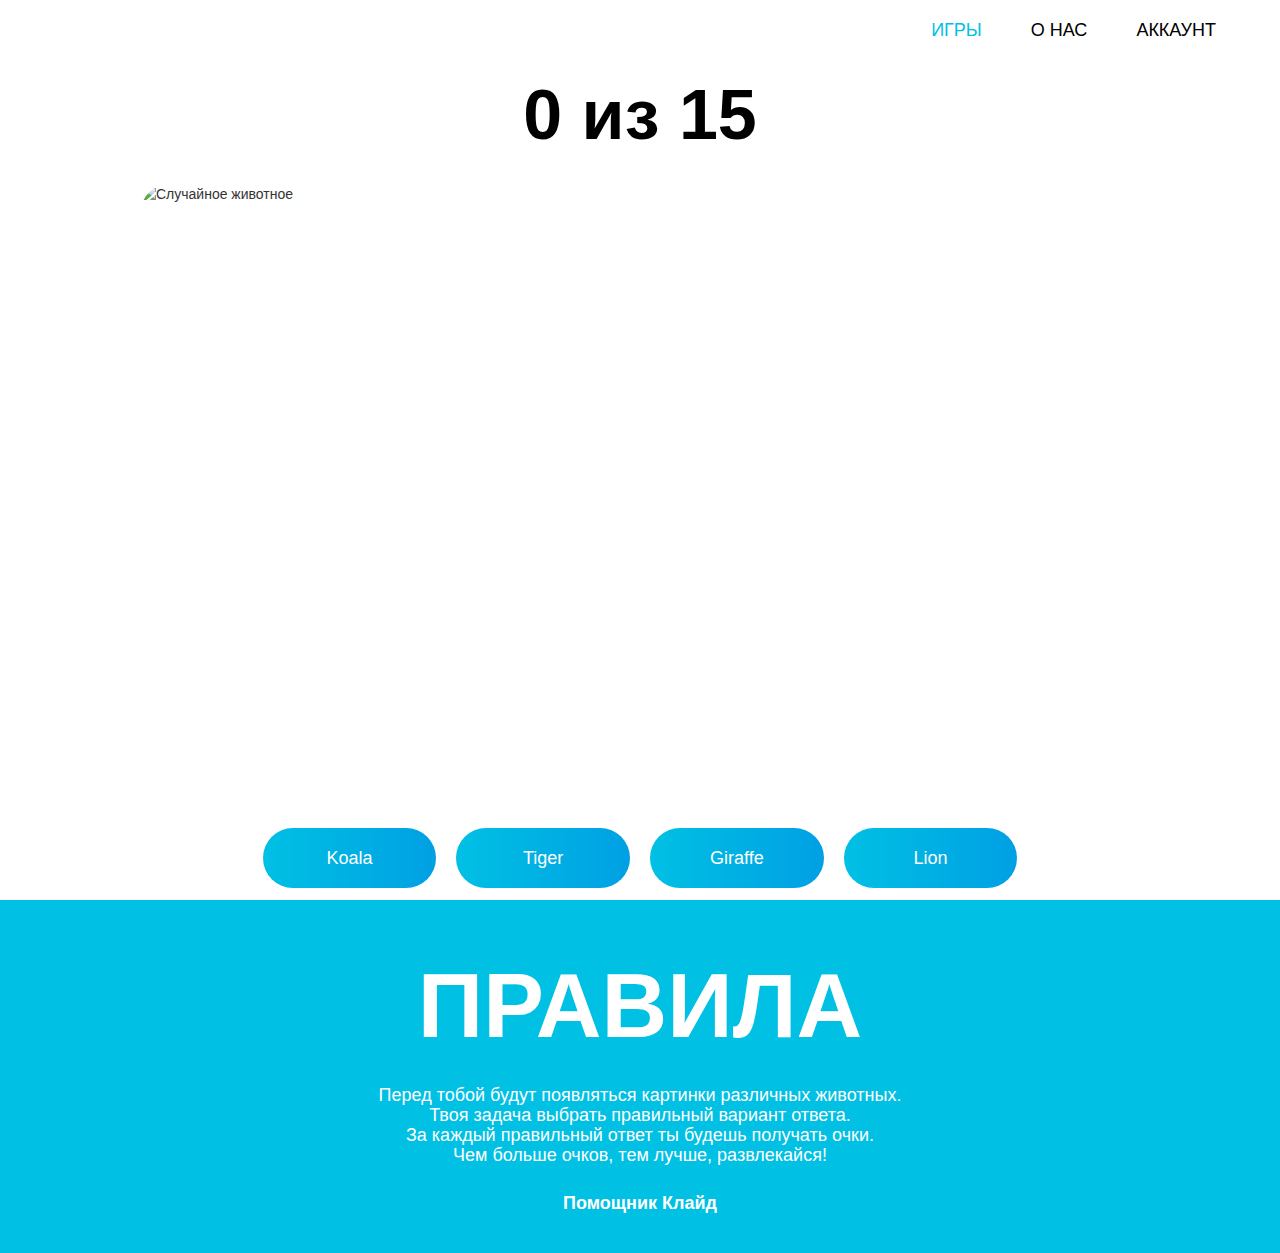
==== HappyTime/game_animals.html @ 96874303 "Add files via upload" ====
<!DOCTYPE html>
<html data-wf-domain="diplom-happytime" data-wf-page="67c978b9b3882c57e33a2025" data-wf-site="67c978b9b3882c57e33a2015" data-wf-status="1">
<head>
    <meta charset="utf-8"/>
    <title>HappyTime</title>
    <meta content="width=device-width, initial-scale=1" name="viewport"/>
    <link href="game_animals.css" rel="stylesheet" type="text/css"/>
    <style>

    </style>
    <script type="text/javascript" src="game_animals.js" charset="UTF-8"></script>
    <script type="text/javascript">
        !function(o, c) {
            var n = c.documentElement, t = " w-mod-";
            n.className += t + "js",
            ("ontouchstart"in o || o.DocumentTouch && c instanceof DocumentTouch) && (n.className += t + "touch")
        }(window, document);
    </script>
    <link href="https://cdn.prod.website-files.com/67c49b9c0d51e5ec84c55763/67cd6ab6a38cbd1a3a43f6d8_Icon_for_site.png" rel="shortcut icon" type="image/x-icon"/>
    <link href="https://cdn.prod.website-files.com/67c49b9c0d51e5ec84c55763/67cd6aabc5839fca1838f7c5_Icon.png" rel="apple-touch-icon"/>
</head>
<body>
<section class="hero m-yellow-toys m-game-animals">
    <div class="hero-container">
        <div class="hero-nav">
            <a href="file:///D:/Figma%20Moment/_1%D0%94%D0%98%D0%9F%D0%9B%D0%9E%D0%9C/HappyTime/home.html">
                <img data-w-id="e8a16463-9c16-fdd7-39bd-83064f25b2af" loading="lazy" alt="" src="https://cdn.prod.website-files.com/67c978b9b3882c57e33a2015/67c97d683050fdbc29308c9e_Vector2.png"/>
            </a>
            <div class="hero-nav-right">
                <a data-w-id="e8a16463-9c16-fdd7-39bd-83064f25b2b1" href="file:///D:/Figma%20Moment/_1%D0%94%D0%98%D0%9F%D0%9B%D0%9E%D0%9C/HappyTime/home.html#sectiongame" class="hero-nav__text m-blacky m-blue">Игры</a>
                <a data-w-id="e8a16463-9c16-fdd7-39bd-83064f25b2b3" href="file:///D:/Figma%20Moment/_1%D0%94%D0%98%D0%9F%D0%9B%D0%9E%D0%9C/HappyTime/about.html" class="hero-nav__text m-blacky">О нас</a>
                <a data-w-id="e8a16463-9c16-fdd7-39bd-83064f25b2b5" href="#" class="hero-nav__text m-blacky">Аккаунт</a>
            </div>
        </div>
        <div class="animal-container">
            <div class="hero-heading">
                <h1 class="hero__heading m-blacky" id="score">0</h1>
            </div>
            <div class="an-banner">
                <img id="animal-image" src="" loading="lazy" alt="Случайное животное" class="image-113"/>
            </div>
            <div class="hero-heading m-but">
                <button class="hero-heading__button" id="btn1" onclick="checkAnswer(0)">Жираф</button>
                <button class="hero-heading__button" id="btn2" onclick="checkAnswer(1)">Зебра</button>
                <button class="hero-heading__button" id="btn3" onclick="checkAnswer(2)">Лев</button>
                <button class="hero-heading__button" id="btn4" onclick="checkAnswer(3)">Антилопа</button>
            </div>
        </div>
    </div>
</section>
<section class="quote">
    <div class="quote-container">
        <div class="quote-write">
            <h1 class="hero__heading">ПРАВИЛА</h1>
            <div class="hero-heading__text-2">
                Перед тобой будут появляться картинки различных животных.<br/>
                Твоя задача выбрать правильный вариант ответа.<br/>
                За каждый правильный ответ ты будешь получать очки.<br/>Чем больше очков, тем лучше, развлекайся!
            </div>
            <div class="qoute-image-name">
                <img data-w-id="a243378b-108d-4663-099a-7419398baf08" sizes="(max-width: 2881px) 100vw, 2881px" alt="" src="https://cdn.prod.website-files.com/67c978b9b3882c57e33a2015/67ceaf6ea47a8c11574b715e_icon-clyde.png" loading="lazy" class="image-4"/>
                <div class="hero-heading__text-2 m-name">Помощник Клайд</div>
            </div>
        </div>
    </div>
</section>
<script src="https://d3e54v103j8qbb.cloudfront.net/js/jquery-3.5.1.min.dc5e7f18c8.js?site=67c978b9b3882c57e33a2015" type="text/javascript" integrity="sha256-9/aliU8dGd2tb6OSsuzixeV4y/faTqgFtohetphbbj0=" crossorigin="anonymous"></script>
<script src="https://cdn.prod.website-files.com/67c978b9b3882c57e33a2015/js/webflow.schunk.4a394eb5af8156f2.js" type="text/javascript"></script>
<script src="https://cdn.prod.website-files.com/67c978b9b3882c57e33a2015/js/webflow.schunk.3bf3c06809a02500.js" type="text/javascript"></script>
<script src="https://cdn.prod.website-files.com/67c978b9b3882c57e33a2015/js/webflow.46d63618.f9f2fd515acfccbd.js" type="text/javascript"></script>

<script>
    let score = 0;
    let correctAnswer = 0;
    let totalQuestions = 15;
    let answeredQuestions = 0;
    let animalNames = ['giraffe', 'zebra', 'lion', 'antelope', 'wolf', 'elephant', 'tiger', 'bear', 'rabbit', 'panda', 'koala', 'kangaroo', 'crocodile', 'monkey', 'hippopotamus'];
    
    let animalImages = {
        'giraffe': 'https://cdn.culture.ru/images/34e0fed2-0c1b-5a47-b16f-eea5bc4096b8',
        'zebra': 'https://avatars.mds.yandex.net/i?id=12b22baec429c046ddec2c7e665e6025_l-5235303-images-thumbs&n=13',
        'lion': 'https://avatars.mds.yandex.net/i?id=aa9d2242a4a9eb60de2a7c59a4f19811_l-4599532-images-thumbs&n=13',
        'antelope': 'https://assets-global.website-files.com/61ae3347665a45738c81c0b5/625ad3607d0684044cb46c2a_Thomsons_Gazelle_10.jpg',
        'wolf': 'https://avatars.mds.yandex.net/i?id=d69105266d8ea5b11b2b2dfb8dc977f7_l-5232064-images-thumbs&n=13',
        'elephant': 'https://cdn.britannica.com/72/272-050-E1965E27/African-elephant-Kenya.jpg',
        'tiger': 'https://i.pinimg.com/originals/c1/4e/ba/c14eba12526dddab2d99df3aa38a9336.jpg',
        'bear': 'https://cdn.culture.ru/images/6424816d-2ba3-5dcc-a173-6da92815a9dc',
        'rabbit': 'https://ru-static.z-dn.net/files/d5f/f5d53b4eb3bdcf5e7b1a137f8e3680df.jpg',
        'panda': 'https://i.pinimg.com/originals/24/32/68/243268a10cc4a8903d07d6d89a4221bf.jpg',
        'koala': 'https://pofoto.club/uploads/posts/2022-09/1663518790_2-pofoto-club-p-sumchatii-medved-koala-2.jpg',
        'kangaroo': 'https://lovelace-media.imgix.net/getty/185032680.jpg',
        'crocodile': 'https://i.pinimg.com/originals/5a/4d/93/5a4d93cef71d0d71d8e7b13763f88836.jpg',
        'monkey': 'https://gas-kvas.com/grafic/uploads/posts/2023-09/1695836615_gas-kvas-com-p-kartinki-obezyana-33.jpg',
        'hippopotamus': 'https://i.pinimg.com/originals/bb/ed/e6/bbede6df26bcc8499b96c8c975873e6c.jpg'
    };

    let canClick = true; // Флаг, который будет контролировать возможность клика
    let usedAnimals = []; // Массив для хранения уже использованных животных

    function getRandomAnimal() {
        if (usedAnimals.length === animalNames.length) {
            endGame();
            return;
        }
        
        let randomIndex;
        do {
            randomIndex = Math.floor(Math.random() * animalNames.length);
        } while (usedAnimals.includes(randomIndex));

        usedAnimals.push(randomIndex);
        return animalNames[randomIndex];
    }

    function updateGame() {
        const randomAnimal = getRandomAnimal();
        correctAnswer = animalNames.indexOf(randomAnimal);

        // Обновляем картинку
        document.getElementById('animal-image').src = animalImages[randomAnimal];

        let options = [randomAnimal]; // Гарантируем, что правильный вариант будет в списке

        // Добавляем еще три случайных животных
        while (options.length < 4) {
            const randomOption = animalNames[Math.floor(Math.random() * animalNames.length)];
            if (!options.includes(randomOption)) {
                options.push(randomOption);
            }
        }

        options.sort(() => Math.random() - 0.5); // Перемешиваем варианты

        // Обновляем текст на кнопках и привязку к животным
        for (let i = 0; i < 4; i++) {
            const selectedAnimal = options[i];
            document.getElementById('btn' + (i + 1)).innerText = selectedAnimal.charAt(0).toUpperCase() + selectedAnimal.slice(1);
            document.getElementById('btn' + (i + 1)).setAttribute('data-animal', selectedAnimal);
        }

        canClick = true;
        answeredQuestions++;
        document.getElementById('score').innerText = score + ' из ' + totalQuestions;
    }

    function checkAnswer(buttonIndex) {
        if (!canClick) return;
        canClick = false;

        const selectedAnimal = document.getElementById('btn' + (buttonIndex + 1)).getAttribute('data-animal');

        if (selectedAnimal === animalNames[correctAnswer]) {
            score++;
        }

        // Переходим к следующему вопросу через задержку
        if (answeredQuestions === totalQuestions) {
            setTimeout(endGame, 500); // Завершаем игру
        } else {
            setTimeout(updateGame, 500); // Обновляем игру
        }
    }

    function endGame() {
        // Не устанавливаем фиксированное значение 15, оставляем текущий результат
        document.getElementById('score').innerText = score + ' из ' + answeredQuestions;

        setTimeout(() => {
            alert('Игра завершена! Ваш результат: ' + score + ' из ' + totalQuestions);
            // Сбрасываем все параметры
            score = 0;
            answeredQuestions = 0;
            usedAnimals = [];
            setTimeout(updateGame, 500); // Перезапускаем игру
        }, 500); // Задержка перед всплывающим сообщением
    }

    // Инициализируем игру
    updateGame();
</script>
</body>
</html>
---- HappyTime/game_animals.css ----
html {
  -webkit-text-size-adjust: 100%;
  -ms-text-size-adjust: 100%;
  font-family: sans-serif;
}

body {
  margin: 0;
}

article, aside, details, figcaption, figure, footer, header, hgroup, main, menu, nav, section, summary {
  display: block;
}

audio, canvas, progress, video {
  vertical-align: baseline;
  display: inline-block;
}

audio:not([controls]) {
  height: 0;
  display: none;
}

[hidden], template {
  display: none;
}

a {
  background-color: #0000;
}

a:active, a:hover {
  outline: 0;
}

abbr[title] {
  border-bottom: 1px dotted;
}

b, strong {
  font-weight: bold;
}

dfn {
  font-style: italic;
}

h1 {
  margin: .67em 0;
  font-size: 2em;
}

mark {
  color: #000;
  background: #ff0;
}

small {
  font-size: 80%;
}

sub, sup {
  vertical-align: baseline;
  font-size: 75%;
  line-height: 0;
  position: relative;
}

sup {
  top: -.5em;
}

sub {
  bottom: -.25em;
}

img {
  border: 0;
}

svg:not(:root) {
  overflow: hidden;
}

hr {
  box-sizing: content-box;
  height: 0;
}

pre {
  overflow: auto;
}

code, kbd, pre, samp {
  font-family: monospace;
  font-size: 1em;
}

button, input, optgroup, select, textarea {
  color: inherit;
  font: inherit;
  margin: 0;
}

button {
  overflow: visible;
}

button, select {
  text-transform: none;
}

button, html input[type="button"], input[type="reset"] {
  -webkit-appearance: button;
  cursor: pointer;
}

button[disabled], html input[disabled] {
  cursor: default;
}

button::-moz-focus-inner, input::-moz-focus-inner {
  border: 0;
  padding: 0;
}

input {
  line-height: normal;
}

input[type="checkbox"], input[type="radio"] {
  box-sizing: border-box;
  padding: 0;
}

input[type="number"]::-webkit-inner-spin-button, input[type="number"]::-webkit-outer-spin-button {
  height: auto;
}

input[type="search"] {
  -webkit-appearance: none;
}

input[type="search"]::-webkit-search-cancel-button, input[type="search"]::-webkit-search-decoration {
  -webkit-appearance: none;
}

legend {
  border: 0;
  padding: 0;
}

textarea {
  overflow: auto;
}

optgroup {
  font-weight: bold;
}

table {
  border-collapse: collapse;
  border-spacing: 0;
}

td, th {
  padding: 0;
}


.w-icon-slider-right:before {
  content: "оЂ";
}

.w-icon-slider-left:before {
  content: "оЃ";
}

.w-icon-nav-menu:before {
  content: "о‚";
}

.w-icon-arrow-down:before, .w-icon-dropdown-toggle:before {
  content: "оѓ";
}

.w-icon-file-upload-remove:before {
  content: "о¤Ђ";
}

.w-icon-file-upload-icon:before {
  content: "о¤ѓ";
}

* {
  box-sizing: border-box;
}

html {
  height: 100%;
}

body {
  color: #333;
  background-color: #fff;
  min-height: 100%;
  margin: 0;
  font-family: Arial, sans-serif;
  font-size: 14px;
  line-height: 20px;
}

img {
  vertical-align: middle;
  max-width: 100%;
  display: inline-block;
}

html.w-mod-touch * {
  background-attachment: scroll !important;
}

.w-block {
  display: block;
}

.w-inline-block {
  max-width: 100%;
  display: inline-block;
}

.w-clearfix:before, .w-clearfix:after {
  content: " ";
  grid-area: 1 / 1 / 2 / 2;
  display: table;
}

.w-clearfix:after {
  clear: both;
}

.w-hidden {
  display: none;
}

.w-button {
  color: #fff;
  line-height: inherit;
  cursor: pointer;
  background-color: #3898ec;
  border: 0;
  border-radius: 0;
  padding: 9px 15px;
  text-decoration: none;
  display: inline-block;
}

input.w-button {
  -webkit-appearance: button;
}

html[data-w-dynpage] [data-w-cloak] {
  color: #0000 !important;
}

.w-code-block {
  margin: unset;
}

pre.w-code-block code {
  all: inherit;
}

.w-optimization {
  display: contents;
}

.w-webflow-badge {
  white-space: nowrap;
  cursor: pointer;
  box-shadow: 0 0 0 1px #0000001a, 0 1px 3px #0000001a;
  visibility: visible !important;
  opacity: 1 !important;
  z-index: 2147483647 !important;
  color: #aaadb0 !important;
  overflow: unset !important;
  background-color: #fff !important;
  border-radius: 3px !important;
  width: auto !important;
  height: auto !important;
  margin: 0 !important;
  padding: 6px !important;
  font-size: 12px !important;
  line-height: 14px !important;
  text-decoration: none !important;
  display: none !important;
  position: fixed !important;
  inset: auto 12px 12px auto !important;
  transform: none !important;
}



h1, h2, h3, h4, h5, h6 {
  margin-bottom: 10px;
  font-weight: bold;
}

h1 {
  margin-top: 20px;
  font-size: 38px;
  line-height: 44px;
}

h2 {
  margin-top: 20px;
  font-size: 32px;
  line-height: 36px;
}

h3 {
  margin-top: 20px;
  font-size: 24px;
  line-height: 30px;
}

h4 {
  margin-top: 10px;
  font-size: 18px;
  line-height: 24px;
}

h5 {
  margin-top: 10px;
  font-size: 14px;
  line-height: 20px;
}

h6 {
  margin-top: 10px;
  font-size: 12px;
  line-height: 18px;
}

p {
  margin-top: 0;
  margin-bottom: 10px;
}

blockquote {
  border-left: 5px solid #e2e2e2;
  margin: 0 0 10px;
  padding: 10px 20px;
  font-size: 18px;
  line-height: 22px;
}

figure {
  margin: 0 0 10px;
}

figcaption {
  text-align: center;
  margin-top: 5px;
}

ul, ol {
  margin-top: 0;
  margin-bottom: 10px;
  padding-left: 40px;
}

.w-list-unstyled {
  padding-left: 0;
  list-style: none;
}

.w-embed:before, .w-embed:after {
  content: " ";
  grid-area: 1 / 1 / 2 / 2;
  display: table;
}

.w-embed:after {
  clear: both;
}

.w-video {
  width: 100%;
  padding: 0;
  position: relative;
}

.w-video iframe, .w-video object, .w-video embed {
  border: none;
  width: 100%;
  height: 100%;
  position: absolute;
  top: 0;
  left: 0;
}

fieldset {
  border: 0;
  margin: 0;
  padding: 0;
}

button, [type="button"], [type="reset"] {
  cursor: pointer;
  -webkit-appearance: button;
  border: 0;
}

.w-form {
  margin: 0 0 15px;
}

.w-form-done {
  text-align: center;
  background-color: #ddd;
  padding: 20px;
  display: none;
}

.w-form-fail {
  background-color: #ffdede;
  margin-top: 10px;
  padding: 10px;
  display: none;
}

label {
  margin-bottom: 5px;
  font-weight: bold;
  display: block;
}

.w-input, .w-select {
  color: #333;
  vertical-align: middle;
  background-color: #fff;
  border: 1px solid #ccc;
  width: 100%;
  height: 38px;
  margin-bottom: 10px;
  padding: 8px 12px;
  font-size: 14px;
  line-height: 1.42857;
  display: block;
}

.w-input::placeholder, .w-select::placeholder {
  color: #999;
}

.w-input:focus, .w-select:focus {
  border-color: #3898ec;
  outline: 0;
}

.w-input[disabled], .w-select[disabled], .w-input[readonly], .w-select[readonly], fieldset[disabled] .w-input, fieldset[disabled] .w-select {
  cursor: not-allowed;
}

.w-input[disabled]:not(.w-input-disabled), .w-select[disabled]:not(.w-input-disabled), .w-input[readonly], .w-select[readonly], fieldset[disabled]:not(.w-input-disabled) .w-input, fieldset[disabled]:not(.w-input-disabled) .w-select {
  background-color: #eee;
}

textarea.w-input, textarea.w-select {
  height: auto;
}

.w-select {
  background-color: #f3f3f3;
}

.w-select[multiple] {
  height: auto;
}

.w-form-label {
  cursor: pointer;
  margin-bottom: 0;
  font-weight: normal;
  display: inline-block;
}

.w-radio {
  margin-bottom: 5px;
  padding-left: 20px;
  display: block;
}

.w-radio:before, .w-radio:after {
  content: " ";
  grid-area: 1 / 1 / 2 / 2;
  display: table;
}

.w-radio:after {
  clear: both;
}

.w-radio-input {
  float: left;
  margin: 3px 0 0 -20px;
  line-height: normal;
}

.w-file-upload {
  margin-bottom: 10px;
  display: block;
}

.w-file-upload-input {
  opacity: 0;
  z-index: -100;
  width: .1px;
  height: .1px;
  position: absolute;
  overflow: hidden;
}

.w-file-upload-default, .w-file-upload-uploading, .w-file-upload-success {
  color: #333;
  display: inline-block;
}

.w-file-upload-error {
  margin-top: 10px;
  display: block;
}

.w-file-upload-default.w-hidden, .w-file-upload-uploading.w-hidden, .w-file-upload-error.w-hidden, .w-file-upload-success.w-hidden {
  display: none;
}

.w-file-upload-uploading-btn {
  cursor: pointer;
  background-color: #fafafa;
  border: 1px solid #ccc;
  margin: 0;
  padding: 8px 12px;
  font-size: 14px;
  font-weight: normal;
  display: flex;
}

.w-file-upload-file {
  background-color: #fafafa;
  border: 1px solid #ccc;
  flex-grow: 1;
  justify-content: space-between;
  margin: 0;
  padding: 8px 9px 8px 11px;
  display: flex;
}

.w-file-upload-file-name {
  font-size: 14px;
  font-weight: normal;
  display: block;
}

.w-file-remove-link {
  cursor: pointer;
  width: auto;
  height: auto;
  margin-top: 3px;
  margin-left: 10px;
  padding: 3px;
  display: block;
}

.w-icon-file-upload-remove {
  margin: auto;
  font-size: 10px;
}

.w-file-upload-error-msg {
  color: #ea384c;
  padding: 2px 0;
  display: inline-block;
}

.w-file-upload-info {
  padding: 0 12px;
  line-height: 38px;
  display: inline-block;
}

.w-file-upload-label {
  cursor: pointer;
  background-color: #fafafa;
  border: 1px solid #ccc;
  margin: 0;
  padding: 8px 12px;
  font-size: 14px;
  font-weight: normal;
  display: inline-block;
}

.w-icon-file-upload-icon, .w-icon-file-upload-uploading {
  width: 20px;
  margin-right: 8px;
  display: inline-block;
}

.w-icon-file-upload-uploading {
  height: 20px;
}

.w-container {
  max-width: 940px;
  margin-left: auto;
  margin-right: auto;
}

.w-container:before, .w-container:after {
  content: " ";
  grid-area: 1 / 1 / 2 / 2;
  display: table;
}

.w-container:after {
  clear: both;
}

.w-container .w-row {
  margin-left: -10px;
  margin-right: -10px;
}

.w-row:before, .w-row:after {
  content: " ";
  grid-area: 1 / 1 / 2 / 2;
  display: table;
}

.w-row:after {
  clear: both;
}

.w-row .w-row {
  margin-left: 0;
  margin-right: 0;
}

.w-col {
  float: left;
  width: 100%;
  min-height: 1px;
  padding-left: 10px;
  padding-right: 10px;
  position: relative;
}

.w-col .w-col {
  padding-left: 0;
  padding-right: 0;
}

.w-col-1 {
  width: 8.33333%;
}

.w-col-2 {
  width: 16.6667%;
}

.w-col-3 {
  width: 25%;
}

.w-col-4 {
  width: 33.3333%;
}

.w-col-5 {
  width: 41.6667%;
}

.w-col-6 {
  width: 50%;
}

.w-col-7 {
  width: 58.3333%;
}

.w-col-8 {
  width: 66.6667%;
}

.w-col-9 {
  width: 75%;
}

.w-col-10 {
  width: 83.3333%;
}

.w-col-11 {
  width: 91.6667%;
}

.w-col-12 {
  width: 100%;
}

.w-hidden-main {
  display: none !important;
}

@media screen and (max-width: 991px) {
  .w-container {
    max-width: 728px;
  }

  .w-hidden-main {
    display: inherit !important;
  }

  .w-hidden-medium {
    display: none !important;
  }

  .w-col-medium-1 {
    width: 8.33333%;
  }

  .w-col-medium-2 {
    width: 16.6667%;
  }

  .w-col-medium-3 {
    width: 25%;
  }

  .w-col-medium-4 {
    width: 33.3333%;
  }

  .w-col-medium-5 {
    width: 41.6667%;
  }

  .w-col-medium-6 {
    width: 50%;
  }

  .w-col-medium-7 {
    width: 58.3333%;
  }

  .w-col-medium-8 {
    width: 66.6667%;
  }

  .w-col-medium-9 {
    width: 75%;
  }

  .w-col-medium-10 {
    width: 83.3333%;
  }

  .w-col-medium-11 {
    width: 91.6667%;
  }

  .w-col-medium-12 {
    width: 100%;
  }

  .w-col-stack {
    width: 100%;
    left: auto;
    right: auto;
  }
}

@media screen and (max-width: 767px) {
  .w-hidden-main, .w-hidden-medium {
    display: inherit !important;
  }

  .w-hidden-small {
    display: none !important;
  }

  .w-row, .w-container .w-row {
    margin-left: 0;
    margin-right: 0;
  }

  .w-col {
    width: 100%;
    left: auto;
    right: auto;
  }

  .w-col-small-1 {
    width: 8.33333%;
  }

  .w-col-small-2 {
    width: 16.6667%;
  }

  .w-col-small-3 {
    width: 25%;
  }

  .w-col-small-4 {
    width: 33.3333%;
  }

  .w-col-small-5 {
    width: 41.6667%;
  }

  .w-col-small-6 {
    width: 50%;
  }

  .w-col-small-7 {
    width: 58.3333%;
  }

  .w-col-small-8 {
    width: 66.6667%;
  }

  .w-col-small-9 {
    width: 75%;
  }

  .w-col-small-10 {
    width: 83.3333%;
  }

  .w-col-small-11 {
    width: 91.6667%;
  }

  .w-col-small-12 {
    width: 100%;
  }
}

@media screen and (max-width: 479px) {
  .w-container {
    max-width: none;
  }

  .w-hidden-main, .w-hidden-medium, .w-hidden-small {
    display: inherit !important;
  }

  .w-hidden-tiny {
    display: none !important;
  }

  .w-col {
    width: 100%;
  }

  .w-col-tiny-1 {
    width: 8.33333%;
  }

  .w-col-tiny-2 {
    width: 16.6667%;
  }

  .w-col-tiny-3 {
    width: 25%;
  }

  .w-col-tiny-4 {
    width: 33.3333%;
  }

  .w-col-tiny-5 {
    width: 41.6667%;
  }

  .w-col-tiny-6 {
    width: 50%;
  }

  .w-col-tiny-7 {
    width: 58.3333%;
  }

  .w-col-tiny-8 {
    width: 66.6667%;
  }

  .w-col-tiny-9 {
    width: 75%;
  }

  .w-col-tiny-10 {
    width: 83.3333%;
  }

  .w-col-tiny-11 {
    width: 91.6667%;
  }

  .w-col-tiny-12 {
    width: 100%;
  }
}

.w-widget {
  position: relative;
}

.w-widget-map {
  width: 100%;
  height: 400px;
}

.w-widget-map label {
  width: auto;
  display: inline;
}

.w-widget-map img {
  max-width: inherit;
}

.w-widget-map .gm-style-iw {
  text-align: center;
}

.w-widget-map .gm-style-iw > button {
  display: none !important;
}

.w-widget-twitter {
  overflow: hidden;
}

.w-widget-twitter-count-shim {
  vertical-align: top;
  text-align: center;
  background: #fff;
  border: 1px solid #758696;
  border-radius: 3px;
  width: 28px;
  height: 20px;
  display: inline-block;
  position: relative;
}

.w-widget-twitter-count-shim * {
  pointer-events: none;
  -webkit-user-select: none;
  user-select: none;
}

.w-widget-twitter-count-shim .w-widget-twitter-count-inner {
  text-align: center;
  color: #999;
  font-family: serif;
  font-size: 15px;
  line-height: 12px;
  position: relative;
}

.w-widget-twitter-count-shim .w-widget-twitter-count-clear {
  display: block;
  position: relative;
}

.w-widget-twitter-count-shim.w--large {
  width: 36px;
  height: 28px;
}

.w-widget-twitter-count-shim.w--large .w-widget-twitter-count-inner {
  font-size: 18px;
  line-height: 18px;
}

.w-widget-twitter-count-shim:not(.w--vertical) {
  margin-left: 5px;
  margin-right: 8px;
}

.w-widget-twitter-count-shim:not(.w--vertical).w--large {
  margin-left: 6px;
}

.w-widget-twitter-count-shim:not(.w--vertical):before, .w-widget-twitter-count-shim:not(.w--vertical):after {
  content: " ";
  pointer-events: none;
  border: solid #0000;
  width: 0;
  height: 0;
  position: absolute;
  top: 50%;
  left: 0;
}

.w-widget-twitter-count-shim:not(.w--vertical):before {
  border-width: 4px;
  border-color: #75869600 #5d6c7b #75869600 #75869600;
  margin-top: -4px;
  margin-left: -9px;
}

.w-widget-twitter-count-shim:not(.w--vertical).w--large:before {
  border-width: 5px;
  margin-top: -5px;
  margin-left: -10px;
}

.w-widget-twitter-count-shim:not(.w--vertical):after {
  border-width: 4px;
  border-color: #fff0 #fff #fff0 #fff0;
  margin-top: -4px;
  margin-left: -8px;
}

.w-widget-twitter-count-shim:not(.w--vertical).w--large:after {
  border-width: 5px;
  margin-top: -5px;
  margin-left: -9px;
}

.w-widget-twitter-count-shim.w--vertical {
  width: 61px;
  height: 33px;
  margin-bottom: 8px;
}

.w-widget-twitter-count-shim.w--vertical:before, .w-widget-twitter-count-shim.w--vertical:after {
  content: " ";
  pointer-events: none;
  border: solid #0000;
  width: 0;
  height: 0;
  position: absolute;
  top: 100%;
  left: 50%;
}

.w-widget-twitter-count-shim.w--vertical:before {
  border-width: 5px;
  border-color: #5d6c7b #75869600 #75869600;
  margin-left: -5px;
}

.w-widget-twitter-count-shim.w--vertical:after {
  border-width: 4px;
  border-color: #fff #fff0 #fff0;
  margin-left: -4px;
}

.w-widget-twitter-count-shim.w--vertical .w-widget-twitter-count-inner {
  font-size: 18px;
  line-height: 22px;
}

.w-widget-twitter-count-shim.w--vertical.w--large {
  width: 76px;
}

.w-background-video {
  color: #fff;
  height: 500px;
  position: relative;
  overflow: hidden;
}

.w-background-video > video {
  object-fit: cover;
  z-index: -100;
  background-position: 50%;
  background-size: cover;
  width: 100%;
  height: 100%;
  margin: auto;
  position: absolute;
  inset: -100%;
}

.w-background-video > video::-webkit-media-controls-start-playback-button {
  -webkit-appearance: none;
  display: none !important;
}

.w-background-video--control {
  background-color: #0000;
  padding: 0;
  position: absolute;
  bottom: 1em;
  right: 1em;
}

.w-background-video--control > [hidden] {
  display: none !important;
}

.w-slider {
  text-align: center;
  clear: both;
  -webkit-tap-highlight-color: #0000;
  tap-highlight-color: #0000;
  background: #ddd;
  height: 300px;
  position: relative;
}

.w-slider-mask {
  z-index: 1;
  white-space: nowrap;
  height: 100%;
  display: block;
  position: relative;
  left: 0;
  right: 0;
  overflow: hidden;
}

.w-slide {
  vertical-align: top;
  white-space: normal;
  text-align: left;
  width: 100%;
  height: 100%;
  display: inline-block;
  position: relative;
}

.w-slider-nav {
  z-index: 2;
  text-align: center;
  -webkit-tap-highlight-color: #0000;
  tap-highlight-color: #0000;
  height: 40px;
  margin: auto;
  padding-top: 10px;
  position: absolute;
  inset: auto 0 0;
}

.w-slider-nav.w-round > div {
  border-radius: 100%;
}

.w-slider-nav.w-num > div {
  font-size: inherit;
  line-height: inherit;
  width: auto;
  height: auto;
  padding: .2em .5em;
}

.w-slider-nav.w-shadow > div {
  box-shadow: 0 0 3px #3336;
}

.w-slider-nav-invert {
  color: #fff;
}

.w-slider-nav-invert > div {
  background-color: #2226;
}

.w-slider-nav-invert > div.w-active {
  background-color: #222;
}

.w-slider-dot {
  cursor: pointer;
  background-color: #fff6;
  width: 1em;
  height: 1em;
  margin: 0 3px .5em;
  transition: background-color .1s, color .1s;
  display: inline-block;
  position: relative;
}

.w-slider-dot.w-active {
  background-color: #fff;
}

.w-slider-dot:focus {
  outline: none;
  box-shadow: 0 0 0 2px #fff;
}

.w-slider-dot:focus.w-active {
  box-shadow: none;
}

.w-slider-arrow-left, .w-slider-arrow-right {
  cursor: pointer;
  color: #fff;
  -webkit-tap-highlight-color: #0000;
  tap-highlight-color: #0000;
  -webkit-user-select: none;
  user-select: none;
  width: 80px;
  margin: auto;
  font-size: 40px;
  position: absolute;
  inset: 0;
  overflow: hidden;
}

.w-slider-arrow-left [class^="w-icon-"], .w-slider-arrow-right [class^="w-icon-"], .w-slider-arrow-left [class*=" w-icon-"], .w-slider-arrow-right [class*=" w-icon-"] {
  position: absolute;
}

.w-slider-arrow-left:focus, .w-slider-arrow-right:focus {
  outline: 0;
}

.w-slider-arrow-left {
  z-index: 3;
  right: auto;
}

.w-slider-arrow-right {
  z-index: 4;
  left: auto;
}

.w-icon-slider-left, .w-icon-slider-right {
  width: 1em;
  height: 1em;
  margin: auto;
  inset: 0;
}

.w-slider-aria-label {
  clip: rect(0 0 0 0);
  border: 0;
  width: 1px;
  height: 1px;
  margin: -1px;
  padding: 0;
  position: absolute;
  overflow: hidden;
}

.w-slider-force-show {
  display: block !important;
}

.w-dropdown {
  text-align: left;
  z-index: 900;
  margin-left: auto;
  margin-right: auto;
  display: inline-block;
  position: relative;
}

.w-dropdown-btn, .w-dropdown-toggle, .w-dropdown-link {
  vertical-align: top;
  color: #222;
  text-align: left;
  white-space: nowrap;
  margin-left: auto;
  margin-right: auto;
  padding: 20px;
  text-decoration: none;
  position: relative;
}

.w-dropdown-toggle {
  -webkit-user-select: none;
  user-select: none;
  cursor: pointer;
  padding-right: 40px;
  display: inline-block;
}

.w-dropdown-toggle:focus {
  outline: 0;
}

.w-icon-dropdown-toggle {
  width: 1em;
  height: 1em;
  margin: auto 20px auto auto;
  position: absolute;
  top: 0;
  bottom: 0;
  right: 0;
}

.w-dropdown-list {
  background: #ddd;
  min-width: 100%;
  display: none;
  position: absolute;
}

.w-dropdown-list.w--open {
  display: block;
}

.w-dropdown-link {
  color: #222;
  padding: 10px 20px;
  display: block;
}

.w-dropdown-link.w--current {
  color: #0082f3;
}

.w-dropdown-link:focus {
  outline: 0;
}

@media screen and (max-width: 767px) {
  .w-nav-brand {
    padding-left: 10px;
  }
}

.w-lightbox-backdrop {
  cursor: auto;
  letter-spacing: normal;
  text-indent: 0;
  text-shadow: none;
  text-transform: none;
  visibility: visible;
  white-space: normal;
  word-break: normal;
  word-spacing: normal;
  word-wrap: normal;
  color: #fff;
  text-align: center;
  z-index: 2000;
  opacity: 0;
  -webkit-user-select: none;
  -moz-user-select: none;
  -webkit-tap-highlight-color: transparent;
  background: #000000e6;
  outline: 0;
  font-family: Helvetica Neue, Helvetica, Ubuntu, Segoe UI, Verdana, sans-serif;
  font-size: 17px;
  font-style: normal;
  font-weight: 300;
  line-height: 1.2;
  list-style: disc;
  position: fixed;
  inset: 0;
  -webkit-transform: translate(0);
}

.w-lightbox-backdrop, .w-lightbox-container {
  -webkit-overflow-scrolling: touch;
  height: 100%;
  overflow: auto;
}

.w-lightbox-content {
  height: 100vh;
  position: relative;
  overflow: hidden;
}

.w-lightbox-view {
  opacity: 0;
  width: 100vw;
  height: 100vh;
  position: absolute;
}

.w-lightbox-view:before {
  content: "";
  height: 100vh;
}

.w-lightbox-group, .w-lightbox-group .w-lightbox-view, .w-lightbox-group .w-lightbox-view:before {
  height: 86vh;
}

.w-lightbox-frame, .w-lightbox-view:before {
  vertical-align: middle;
  display: inline-block;
}

.w-lightbox-figure {
  margin: 0;
  position: relative;
}

.w-lightbox-group .w-lightbox-figure {
  cursor: pointer;
}

.w-lightbox-img {
  width: auto;
  max-width: none;
  height: auto;
}

.w-lightbox-image {
  float: none;
  max-width: 100vw;
  max-height: 100vh;
  display: block;
}

.w-lightbox-group .w-lightbox-image {
  max-height: 86vh;
}

.w-lightbox-caption {
  text-align: left;
  text-overflow: ellipsis;
  white-space: nowrap;
  background: #0006;
  padding: .5em 1em;
  position: absolute;
  bottom: 0;
  left: 0;
  right: 0;
  overflow: hidden;
}

.w-lightbox-embed {
  width: 100%;
  height: 100%;
  position: absolute;
  inset: 0;
}

.w-lightbox-control {
  cursor: pointer;
  background-position: center;
  background-repeat: no-repeat;
  background-size: 24px;
  width: 4em;
  transition: all .3s;
  position: absolute;
  top: 0;
}

.w-lightbox-left {
  background-image: url("[data-uri]");
  display: none;
  bottom: 0;
  left: 0;
}

.w-lightbox-right {
  background-image: url("[data-uri]");
  display: none;
  bottom: 0;
  right: 0;
}

.w-lightbox-close {
  background-image: url("[data-uri]");
  background-size: 18px;
  height: 2.6em;
  right: 0;
}

.w-lightbox-strip {
  white-space: nowrap;
  padding: 0 1vh;
  line-height: 0;
  position: absolute;
  bottom: 0;
  left: 0;
  right: 0;
  overflow: auto hidden;
}

.w-lightbox-item {
  box-sizing: content-box;
  cursor: pointer;
  width: 10vh;
  padding: 2vh 1vh;
  display: inline-block;
  -webkit-transform: translate3d(0, 0, 0);
}

.w-lightbox-active {
  opacity: .3;
}

.w-lightbox-thumbnail {
  background: #222;
  height: 10vh;
  position: relative;
  overflow: hidden;
}

.w-lightbox-thumbnail-image {
  position: absolute;
  top: 0;
  left: 0;
}

.w-lightbox-thumbnail .w-lightbox-tall {
  width: 100%;
  top: 50%;
  transform: translate(0, -50%);
}

.w-lightbox-thumbnail .w-lightbox-wide {
  height: 100%;
  left: 50%;
  transform: translate(-50%);
}

.w-lightbox-spinner {
  box-sizing: border-box;
  border: 5px solid #0006;
  border-radius: 50%;
  width: 40px;
  height: 40px;
  margin-top: -20px;
  margin-left: -20px;
  animation: .8s linear infinite spin;
  position: absolute;
  top: 50%;
  left: 50%;
}

.w-lightbox-spinner:after {
  content: "";
  border: 3px solid #0000;
  border-bottom-color: #fff;
  border-radius: 50%;
  position: absolute;
  inset: -4px;
}

.w-lightbox-hide {
  display: none;
}

.w-lightbox-noscroll {
  overflow: hidden;
}

@media (min-width: 768px) {
  .w-lightbox-content {
    height: 96vh;
    margin-top: 2vh;
  }

  .w-lightbox-view, .w-lightbox-view:before {
    height: 96vh;
  }

  .w-lightbox-group, .w-lightbox-group .w-lightbox-view, .w-lightbox-group .w-lightbox-view:before {
    height: 84vh;
  }

  .w-lightbox-image {
    max-width: 96vw;
    max-height: 96vh;
  }

  .w-lightbox-group .w-lightbox-image {
    max-width: 82.3vw;
    max-height: 84vh;
  }

  .w-lightbox-left, .w-lightbox-right {
    opacity: .5;
    display: block;
  }

  .w-lightbox-close {
    opacity: .8;
  }

  .w-lightbox-control:hover {
    opacity: 1;
  }
}

.w-lightbox-inactive, .w-lightbox-inactive:hover {
  opacity: 0;
}

.w-richtext:before, .w-richtext:after {
  content: " ";
  grid-area: 1 / 1 / 2 / 2;
  display: table;
}

.w-richtext:after {
  clear: both;
}

.w-richtext[contenteditable="true"]:before, .w-richtext[contenteditable="true"]:after {
  white-space: initial;
}

.w-richtext ol, .w-richtext ul {
  overflow: hidden;
}

.w-richtext .w-richtext-figure-selected.w-richtext-figure-type-video div:after, .w-richtext .w-richtext-figure-selected[data-rt-type="video"] div:after, .w-richtext .w-richtext-figure-selected.w-richtext-figure-type-image div, .w-richtext .w-richtext-figure-selected[data-rt-type="image"] div {
  outline: 2px solid #2895f7;
}

.w-richtext figure.w-richtext-figure-type-video > div:after, .w-richtext figure[data-rt-type="video"] > div:after {
  content: "";
  display: none;
  position: absolute;
  inset: 0;
}

.w-richtext figure {
  max-width: 60%;
  position: relative;
}

.w-richtext figure > div:before {
  cursor: default !important;
}

.w-richtext figure img {
  width: 100%;
}

.w-richtext figure figcaption.w-richtext-figcaption-placeholder {
  opacity: .6;
}

.w-richtext figure div {
  color: #0000;
  font-size: 0;
}

.w-richtext figure.w-richtext-figure-type-image, .w-richtext figure[data-rt-type="image"] {
  display: table;
}

.w-richtext figure.w-richtext-figure-type-image > div, .w-richtext figure[data-rt-type="image"] > div {
  display: inline-block;
}

.w-richtext figure.w-richtext-figure-type-image > figcaption, .w-richtext figure[data-rt-type="image"] > figcaption {
  caption-side: bottom;
  display: table-caption;
}

.w-richtext figure.w-richtext-figure-type-video, .w-richtext figure[data-rt-type="video"] {
  width: 60%;
  height: 0;
}

.w-richtext figure.w-richtext-figure-type-video iframe, .w-richtext figure[data-rt-type="video"] iframe {
  width: 100%;
  height: 100%;
  position: absolute;
  top: 0;
  left: 0;
}

.w-richtext figure.w-richtext-figure-type-video > div, .w-richtext figure[data-rt-type="video"] > div {
  width: 100%;
}

.w-richtext figure.w-richtext-align-center {
  clear: both;
  margin-left: auto;
  margin-right: auto;
}

.w-richtext figure.w-richtext-align-center.w-richtext-figure-type-image > div, .w-richtext figure.w-richtext-align-center[data-rt-type="image"] > div {
  max-width: 100%;
}

.w-richtext figure.w-richtext-align-normal {
  clear: both;
}

.w-richtext figure.w-richtext-align-fullwidth {
  text-align: center;
  clear: both;
  width: 100%;
  max-width: 100%;
  margin-left: auto;
  margin-right: auto;
  display: block;
}

.w-richtext figure.w-richtext-align-fullwidth > div {
  padding-bottom: inherit;
  display: inline-block;
}

.w-richtext figure.w-richtext-align-fullwidth > figcaption {
  display: block;
}

.w-richtext figure.w-richtext-align-floatleft {
  float: left;
  clear: none;
  margin-right: 15px;
}

.w-richtext figure.w-richtext-align-floatright {
  float: right;
  clear: none;
  margin-left: 15px;
}

.w-nav {
  z-index: 1000;
  background: #ddd;
  position: relative;
}

.w-nav:before, .w-nav:after {
  content: " ";
  grid-area: 1 / 1 / 2 / 2;
  display: table;
}

.w-nav:after {
  clear: both;
}

.w-nav-brand {
  float: left;
  color: #333;
  text-decoration: none;
  position: relative;
}

.w-nav-link {
  vertical-align: top;
  color: #222;
  text-align: left;
  margin-left: auto;
  margin-right: auto;
  padding: 20px;
  text-decoration: none;
  display: inline-block;
  position: relative;
}

.w-nav-link.w--current {
  color: #0082f3;
}

.w-nav-menu {
  float: right;
  position: relative;
}

[data-nav-menu-open] {
  text-align: center;
  background: #c8c8c8;
  min-width: 200px;
  position: absolute;
  top: 100%;
  left: 0;
  right: 0;
  overflow: visible;
  display: block !important;
}

.w--nav-link-open {
  display: block;
  position: relative;
}

.w-nav-overlay {
  width: 100%;
  display: none;
  position: absolute;
  top: 100%;
  left: 0;
  right: 0;
  overflow: hidden;
}

.w-nav-overlay [data-nav-menu-open] {
  top: 0;
}

.w-nav[data-animation="over-left"] .w-nav-overlay {
  width: auto;
}

.w-nav[data-animation="over-left"] .w-nav-overlay, .w-nav[data-animation="over-left"] [data-nav-menu-open] {
  z-index: 1;
  top: 0;
  right: auto;
}

.w-nav[data-animation="over-right"] .w-nav-overlay {
  width: auto;
}

.w-nav[data-animation="over-right"] .w-nav-overlay, .w-nav[data-animation="over-right"] [data-nav-menu-open] {
  z-index: 1;
  top: 0;
  left: auto;
}

.w-nav-button {
  float: right;
  cursor: pointer;
  -webkit-tap-highlight-color: #0000;
  tap-highlight-color: #0000;
  -webkit-user-select: none;
  user-select: none;
  padding: 18px;
  font-size: 24px;
  display: none;
  position: relative;
}

.w-nav-button:focus {
  outline: 0;
}

.w-nav-button.w--open {
  color: #fff;
  background-color: #c8c8c8;
}

.w-nav[data-collapse="all"] .w-nav-menu {
  display: none;
}

.w-nav[data-collapse="all"] .w-nav-button, .w--nav-dropdown-open, .w--nav-dropdown-toggle-open {
  display: block;
}

.w--nav-dropdown-list-open {
  position: static;
}

@media screen and (max-width: 991px) {
  .w-nav[data-collapse="medium"] .w-nav-menu {
    display: none;
  }

  .w-nav[data-collapse="medium"] .w-nav-button {
    display: block;
  }
}

@media screen and (max-width: 767px) {
  .w-nav[data-collapse="small"] .w-nav-menu {
    display: none;
  }

  .w-nav[data-collapse="small"] .w-nav-button {
    display: block;
  }

  .w-nav-brand {
    padding-left: 10px;
  }
}

@media screen and (max-width: 479px) {
  .w-nav[data-collapse="tiny"] .w-nav-menu {
    display: none;
  }

  .w-nav[data-collapse="tiny"] .w-nav-button {
    display: block;
  }
}

.w-tabs {
  position: relative;
}

.w-tabs:before, .w-tabs:after {
  content: " ";
  grid-area: 1 / 1 / 2 / 2;
  display: table;
}

.w-tabs:after {
  clear: both;
}

.w-tab-menu {
  position: relative;
}

.w-tab-link {
  vertical-align: top;
  text-align: left;
  cursor: pointer;
  color: #222;
  background-color: #ddd;
  padding: 9px 30px;
  text-decoration: none;
  display: inline-block;
  position: relative;
}

.w-tab-link.w--current {
  background-color: #c8c8c8;
}

.w-tab-link:focus {
  outline: 0;
}

.w-tab-content {
  display: block;
  position: relative;
  overflow: hidden;
}

.w-tab-pane {
  display: none;
  position: relative;
}

.w--tab-active {
  display: block;
}

@media screen and (max-width: 479px) {
  .w-tab-link {
    display: block;
  }
}

.w-ix-emptyfix:after {
  content: "";
}

@keyframes spin {
  0% {
    transform: rotate(0);
  }

  100% {
    transform: rotate(360deg);
  }
}

.w-dyn-empty {
  background-color: #ddd;
  padding: 10px;
}

.w-dyn-hide, .w-dyn-bind-empty, .w-condition-invisible {
  display: none !important;
}

.wf-layout-layout {
  display: grid;
}

.w-code-component > * {
  width: 100%;
  height: 100%;
  position: absolute;
  top: 0;
  left: 0;
}

.hero {
  background-image: linear-gradient(#00000059, #00000059), url("https://cdn.prod.website-files.com/67c978b9b3882c57e33a2015/67c978c9ab62049503408573_fluffy-toy-texture-close-up%20(7)_11zon.jpg");
  background-position: 0 0, 50%;
  background-repeat: repeat, no-repeat;
  background-size: auto, cover;
  height: 100vh;
}

.hero.m-yellow-toys {
  background-image: linear-gradient(#00000059, #00000059), url("https://cdn.prod.website-files.com/67c978b9b3882c57e33a2015/67c97a0fc2837ff55af69d6c_b643add0d7a30d3a82a83c050c085b9b.jpg");
  background-position: 0 0, 50%;
  background-repeat: repeat, no-repeat;
  background-size: auto, cover;
}

.hero.m-yellow-toys.m-game-animals, .hero.m-yellow-toys.m-game-color {
  background-image: linear-gradient(#fffffff7, #fffffff7), url("https://cdn.prod.website-files.com/67c978b9b3882c57e33a2015/67cd70e699f2dc1087c33106_1158847_2605.jpg");
  background-position: 0 0, 50%;
  background-repeat: repeat, no-repeat;
  background-size: auto, cover;
}

.hero-nav__text {
  color: #fff;
  text-transform: uppercase;
  font-size: 18px;
  font-weight: 400;
  text-decoration: none;
}

.hero-nav__text.m-blacky {
  color: #000;
}

.hero-nav__text.m-blacky.m-yel {
  color: #eecb00;
}

.hero-nav__text.m-blacky.m-blue {
  color: #00c0e4;
}

.hero-heading {
  grid-column-gap: 20px;
  grid-row-gap: 20px;
  text-align: left;
  flex-flow: row;
  justify-content: center;
  align-items: center;
  display: flex;
}

.hero-heading.m-but {
  grid-column-gap: 20px;
  grid-row-gap: 20px;
  grid-template-rows: auto;
  grid-template-columns: 1fr 1fr 1fr 1fr;
  grid-auto-columns: 1fr;
  display: grid;
}

.text-block {
  opacity: 0;
  justify-content: center;
  align-items: flex-end;
  display: flex;
}

.hero-container {
  flex-flow: column;
  justify-content: space-between;
  align-items: stretch;
  height: 100vh;
  margin-left: 5vw;
  margin-right: 5vw;
  display: flex;
}

.hero__heading {
  color: #fff;
  text-align: center;
  -webkit-text-stroke-width: 0px;
  font-size: 91px;
  font-weight: 700;
  line-height: 100%;
}

.hero__heading.m-color {
  color: #0026ff;
  font-size: 76px;
}

.hero__heading.m-blacky {
  color: #000;
  font-size: 70px;
}

.hero-heading__button {
  grid-column-gap: 0px;
  grid-row-gap: 0px;
  opacity: 1;
  color: #fff;
  text-align: center;
  background-image: linear-gradient(90deg, #00c0e4, #00a0e4);
  border: 1px #000;
  border-radius: 200px;
  flex-flow: row;
  justify-content: center;
  align-items: center;
  width: auto;
  margin-top: 20px;
  margin-bottom: 20px;
  padding: 20px 60px;
  font-size: 18px;
  text-decoration: none;
  display: flex;
  position: static;
}

.hero-nav {
  justify-content: space-between;
  align-items: center;
  padding-top: 20px;
  display: flex;
}

.hero-nav-right {
  grid-column-gap: 49px;
  grid-row-gap: 49px;
  justify-content: space-between;
  align-items: flex-start;
  display: flex;
}

.hero-heading__text {
  color: #fff;
  text-align: center;
  font-size: 18px;
}

.color-box {
  background-color: #c31212;
  border-radius: 30px;
  width: 0;
  min-width: 200px;
  max-width: 400px;
  height: 0;
  min-height: 200px;
  max-height: 400px;
}

.color-box.m-1 {
  background-color: red;
}

.color-box.m-2 {
  background-color: #37ff00;
}

.color-box.m-3 {
  background-color: #a100ff;
}

.color-box.m-4 {
  background-color: #ffb700;
}

.color-box.m-5 {
  background-color: #008cff;
}

.color-box.m-6 {
  background-color: red;
}

.color-box.m-7 {
  background-color: #0026ff;
}

.color-box.m-8 {
  background-color: #000;
}

.color-box.m-9 {
  background-color: #fbff00;
}

.tablet {
  grid-column-gap: 24px;
  grid-row-gap: 24px;
  justify-content: center;
  align-items: center;
  display: flex;
}

.tablet-cont {
  grid-column-gap: 24px;
  grid-row-gap: 24px;
  flex-flow: column;
  grid-template-rows: auto auto auto;
  grid-template-columns: 1fr 1fr 1fr;
  grid-auto-columns: 1fr;
  justify-content: flex-start;
  place-items: center;
  width: 700px;
  display: grid;
}

.animal-banner {
  border-radius: 20px;
  flex-flow: row;
  justify-content: center;
  align-items: center;
  width: 100%;
  min-width: 0;
  max-width: none;
  height: 0;
  min-height: 700px;
  max-height: 700px;
  display: flex;
  overflow: clip;
}

.image-112 {
  width: 1000px;
  max-width: none;
  min-height: 100%;
  max-height: none;
  overflow: clip;
}

.an-banner {
  flex-flow: column;
  justify-content: center;
  align-items: center;
  width: 100%;
  min-height: 600px;
  max-height: 600px;
  display: flex;
  overflow: clip;
}

.image-113 {
  border-radius: 30px;
  width: 1000px;
  min-height: 100%;
}

.animal-container {
  grid-column-gap: 24px;
  grid-row-gap: 24px;
  flex-flow: column;
  justify-content: flex-start;
  align-items: center;
  display: flex;
}

.color-cont {
  flex-flow: column;
  justify-content: flex-start;
  align-items: center;
  display: flex;
}

.div-block {
  grid-column-gap: 24px;
  grid-row-gap: 24px;
  flex-flow: column;
  justify-content: flex-start;
  align-items: center;
  display: flex;
}

.quote {
  background-color: #00c0e4;
}

.quote-container {
  margin-left: 5vw;
  margin-right: 5vw;
}

.quote-write {
  grid-column-gap: 24px;
  grid-row-gap: 24px;
  flex-flow: column;
  justify-content: center;
  align-items: center;
  padding-top: 40px;
  padding-bottom: 40px;
  display: flex;
}

.hero-heading__text-2 {
  color: #fff;
  text-align: center;
  font-size: 18px;
}

.hero-heading__text-2.m-black {
  color: #000;
}

.hero-heading__text-2.m-black.m-name, .hero-heading__text-2.m-black.m-name-copy, .hero-heading__text-2.m-name {
  font-weight: 700;
}

.qoute-image-name {
  grid-column-gap: 4px;
  grid-row-gap: 4px;
  flex-flow: column;
  justify-content: center;
  align-items: center;
  display: flex;
}

.image-4 {
  text-align: left;
  border-radius: 1000px;
  max-width: 120px;
}

.utility-page-wrap {
  justify-content: center;
  align-items: center;
  width: 100vw;
  max-width: 100%;
  height: 100vh;
  max-height: 100%;
  display: flex;
}

.utility-page-content {
  text-align: center;
  flex-direction: column;
  width: 260px;
  display: flex;
}

.utility-page-form {
  flex-direction: column;
  align-items: stretch;
  display: flex;
}

@media screen and (max-width: 991px) {
  .hero-heading.m-but {
    grid-template-rows: auto auto;
    grid-template-columns: 1fr 1fr;
  }

  .an-banner {
    min-height: 500px;
    max-height: 500px;
  }
}

@media screen and (max-width: 767px) {
  .hero__heading {
    font-size: 70px;
  }

  .hero__heading.m-color, .hero__heading.m-blacky {
    font-size: 50px;
  }

  .color-box {
    min-width: 100px;
    min-height: 100px;
  }

  .tablet-cont {
    width: 360px;
  }

  .an-banner {
    min-height: 300px;
    max-height: 300px;
  }

  .image-113 {
    width: 500px;
  }
}

@media screen and (max-width: 479px) {
  .hero-heading.m-but {
    grid-column-gap: 0px;
    grid-row-gap: 0px;
    grid-template-rows: auto auto auto auto;
    grid-template-columns: 1fr;
  }

  .hero__heading {
    font-size: 50px;
  }

  .hero__heading.m-color, .hero__heading.m-blacky {
    font-size: 30px;
  }

  .hero-nav {
    justify-content: space-between;
    align-items: flex-start;
  }

  .hero-nav-right {
    flex-flow: column;
  }

  .color-box {
    min-width: 80px;
    min-height: 80px;
  }

  .tablet-cont {
    width: 300px;
  }

  .an-banner {
    min-height: 180px;
    max-height: 180px;
  }

  .image-113 {
    width: 260px;
  }

  .hero-heading__text-2 {
    font-size: 12px;
  }
}




        /* Добавляем стили для гибкого макета */
        body, html {
          margin: 0;
          padding: 0;
          height: 100%;
          display: flex;
          flex-direction: column;
      }

      .hero {
          flex: 1;
          display: flex;
          flex-direction: column;
      }

      .animal-container {
          flex: 1;
          display: flex;
          flex-direction: column;
          justify-content: center;
          align-items: center;
          padding: 20px;
      }



      .hero-heading__button {
          flex: 1 1 calc(25% - 20px); /* Кнопки занимают 25% ширины с отступами */
          max-width: 200px; /* Максимальная ширина кнопки */
      }


      .quote-container {
          max-width: 800px;
          margin: 0 auto;
      }

      .image-113 {
          max-width: 100%;
          height: auto;
      }
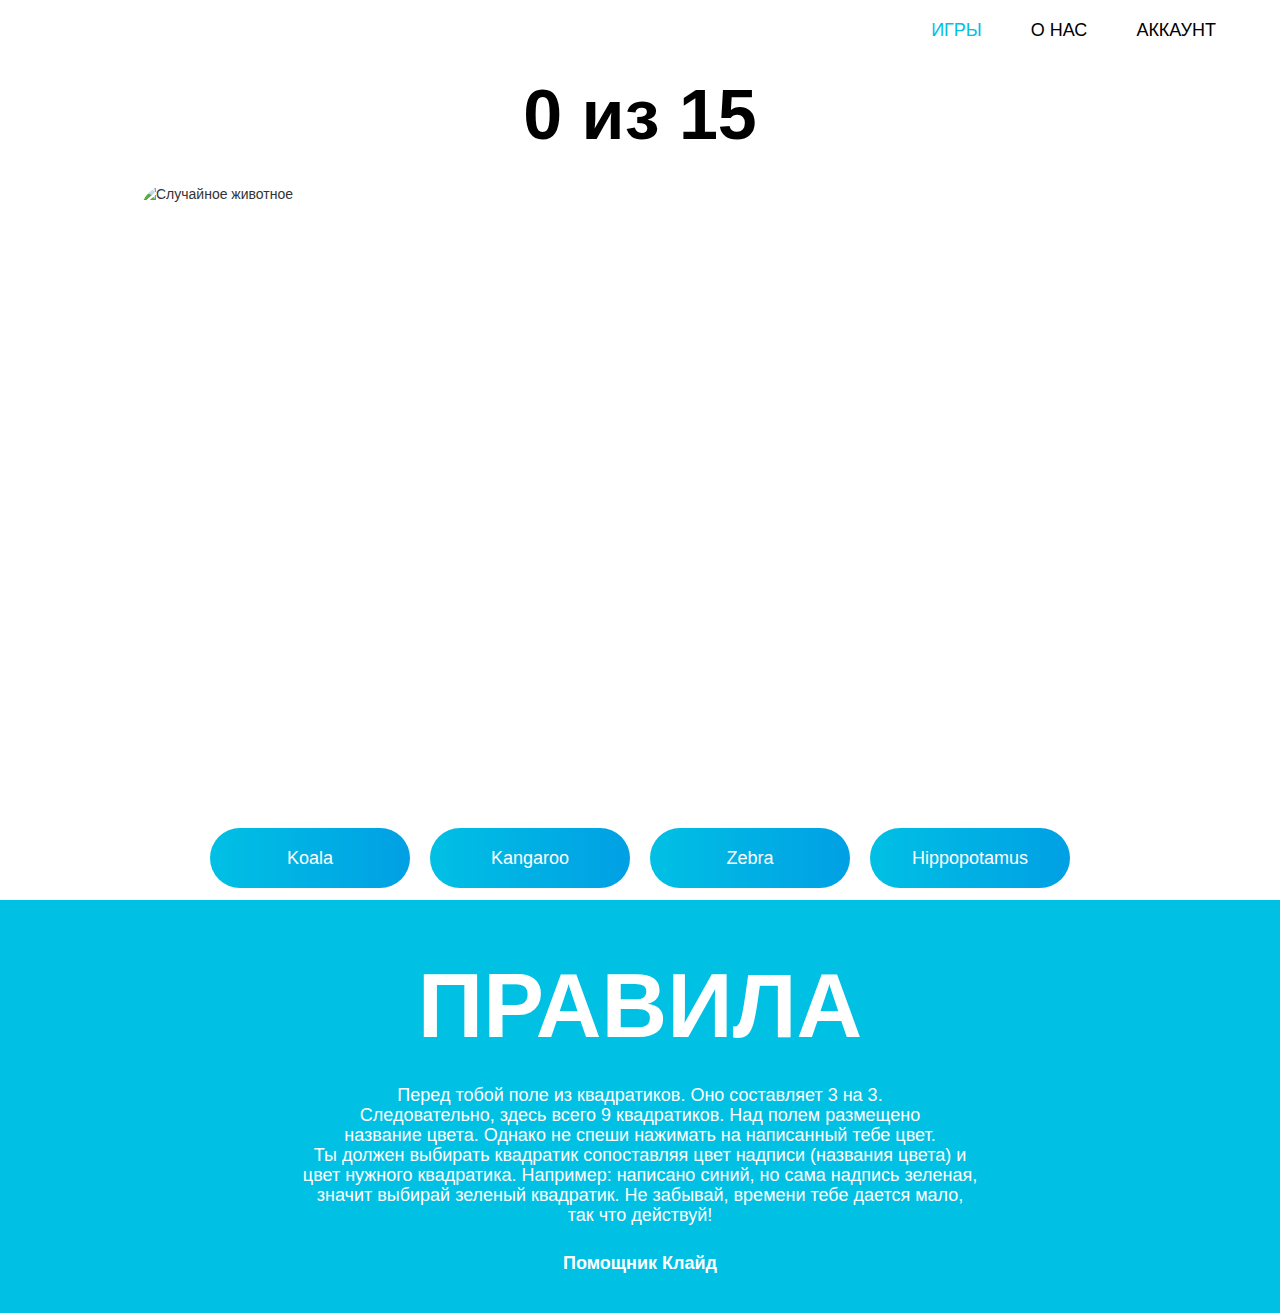
==== commit fb1c62e6: "Add files via upload" ====
--- a/HappyTime/game_animals.html
+++ b/HappyTime/game_animals.html
@@ -1,13 +1,10 @@
 <!DOCTYPE html>
-<html data-wf-domain="diplom-happytime" data-wf-page="67c978b9b3882c57e33a2025" data-wf-site="67c978b9b3882c57e33a2015" data-wf-status="1">
+<html data-wf-domain="diplom-a6f270.webflow.io" data-wf-page="67d68d4a7898d97e5c41b21d" data-wf-site="67d68d4a7898d97e5c41b216" data-wf-status="1">
 <head>
     <meta charset="utf-8"/>
     <title>HappyTime</title>
     <meta content="width=device-width, initial-scale=1" name="viewport"/>
     <link href="game_animals.css" rel="stylesheet" type="text/css"/>
-    <style>
-
-    </style>
     <script type="text/javascript" src="game_animals.js" charset="UTF-8"></script>
     <script type="text/javascript">
         !function(o, c) {
@@ -16,21 +13,113 @@
             ("ontouchstart"in o || o.DocumentTouch && c instanceof DocumentTouch) && (n.className += t + "touch")
         }(window, document);
     </script>
-    <link href="https://cdn.prod.website-files.com/67c49b9c0d51e5ec84c55763/67cd6ab6a38cbd1a3a43f6d8_Icon_for_site.png" rel="shortcut icon" type="image/x-icon"/>
-    <link href="https://cdn.prod.website-files.com/67c49b9c0d51e5ec84c55763/67cd6aabc5839fca1838f7c5_Icon.png" rel="apple-touch-icon"/>
+
+    <script type="module" src="https://www.gstatic.com/firebasejs/11.4.0/firebase-app.js"></script>
+    <script type="module" src="https://www.gstatic.com/firebasejs/11.4.0/firebase-database.js"></script>
+
+<script type="module">
+    import { initializeApp } from "https://www.gstatic.com/firebasejs/11.4.0/firebase-app.js";
+    import { getDatabase, ref, get, set } from "https://www.gstatic.com/firebasejs/11.4.0/firebase-database.js";
+
+    const firebaseConfig = {
+        apiKey: "AIzaSyAgh5WcZwynKvGr_doAR_MMQaR4PdEsEv8",
+        authDomain: "happytime-df24e.firebaseapp.com",
+        projectId: "happytime-df24e",
+        storageBucket: "happytime-df24e.firebasestorage.app",
+        messagingSenderId: "98945928416",
+        appId: "1:98945928416:web:947cf319be00d2de3bd485",
+        measurementId: "G-TYB50CQ9K2"
+    };
+
+    const app = initializeApp(firebaseConfig);
+    const database = getDatabase(app);
+    const userId = localStorage.getItem('userId');
+
+ 
+    async function getUserData(userId) {
+        try {
+            const userRef = ref(database, `users/${userId}`);
+            const snapshot = await get(userRef);
+            return snapshot.exists() ? snapshot.val() : null;
+        } catch (error) {
+            console.error("Ошибка получения данных:", error);
+            return null;
+        }
+    }
+
+    if (userId) {
+        const userData = await getUserData(userId);
+        const emailElement = document.getElementById('user-email');
+        if (userData && emailElement) {
+            emailElement.textContent = userData.email || 'Аккаунт';
+        }
+    } else {
+        console.log("Пользователь не авторизован");
+    }
+
+    let timeSpent = 0; 
+    let initialTime = 0;
+
+
+    async function getInitialTime() {
+        if (!userId) return;
+        try {
+            const db = getDatabase();
+            const userRef = ref(db, `users/${userId}`);
+            const snapshot = await get(userRef);
+            const userData = snapshot.val() || {};
+            initialTime = parseInt(userData.time || 0); 
+            timeSpent = initialTime; 
+        } catch (error) {
+            console.error('Ошибка получения начального времени:', error);
+        }
+    }
+
+
+    getInitialTime();
+
+
+    const updateTimeInDatabase = async () => {
+        if (!userId) return;
+        try {
+            const db = getDatabase();
+            const userRef = ref(db, `users/${userId}`);
+            await set(userRef, {
+                ...await get(userRef).then(snapshot => snapshot.val() || {}),
+                time: timeSpent 
+            });
+        } catch (error) {
+            console.error('Ошибка обновления времени:', error);
+        }
+    };
+
+ 
+    setInterval(() => {
+        timeSpent++;
+        updateTimeInDatabase(); 
+    }, 1000);
+
+
+    window.onbeforeunload = () => {
+        updateTimeInDatabase();
+    };
+</script>
 </head>
 <body>
 <section class="hero m-yellow-toys m-game-animals">
     <div class="hero-container">
         <div class="hero-nav">
-            <a href="file:///D:/Figma%20Moment/_1%D0%94%D0%98%D0%9F%D0%9B%D0%9E%D0%9C/HappyTime/home.html">
+            <a href="home.html">
                 <img data-w-id="e8a16463-9c16-fdd7-39bd-83064f25b2af" loading="lazy" alt="" src="https://cdn.prod.website-files.com/67c978b9b3882c57e33a2015/67c97d683050fdbc29308c9e_Vector2.png"/>
             </a>
-            <div class="hero-nav-right">
-                <a data-w-id="e8a16463-9c16-fdd7-39bd-83064f25b2b1" href="file:///D:/Figma%20Moment/_1%D0%94%D0%98%D0%9F%D0%9B%D0%9E%D0%9C/HappyTime/home.html#sectiongame" class="hero-nav__text m-blacky m-blue">Игры</a>
-                <a data-w-id="e8a16463-9c16-fdd7-39bd-83064f25b2b3" href="file:///D:/Figma%20Moment/_1%D0%94%D0%98%D0%9F%D0%9B%D0%9E%D0%9C/HappyTime/about.html" class="hero-nav__text m-blacky">О нас</a>
-                <a data-w-id="e8a16463-9c16-fdd7-39bd-83064f25b2b5" href="#" class="hero-nav__text m-blacky">Аккаунт</a>
-            </div>
+
+<div class="hero-nav-right">
+    <a href="home.html#sectiongame" class="hero-nav__text m-blacky m-blue">Игры</a>
+    <a href="about.html" class="hero-nav__text m-blacky">О нас</a>
+    <a href="acc.html" class="hero-nav__text m-blacky" id="account-link">
+        <span id="user-email">Аккаунт</span>
+    </a>
+</div>
         </div>
         <div class="animal-container">
             <div class="hero-heading">
@@ -53,9 +142,12 @@
         <div class="quote-write">
             <h1 class="hero__heading">ПРАВИЛА</h1>
             <div class="hero-heading__text-2">
-                Перед тобой будут появляться картинки различных животных.<br/>
-                Твоя задача выбрать правильный вариант ответа.<br/>
-                За каждый правильный ответ ты будешь получать очки.<br/>Чем больше очков, тем лучше, развлекайся!
+                Перед тобой поле из квадратиков. Оно составляет 3 на 3.<br/>
+                Следовательно, здесь всего 9 квадратиков. Над полем размещено<br/>
+                название цвета. Однако не спеши нажимать на написанный тебе цвет.<br/>
+                Ты должен выбирать квадратик сопоставляя цвет надписи (названия цвета) и<br/>
+                цвет нужного квадратика. Например: написано синий, но сама надпись зеленая,<br/>
+                значит выбирай зеленый квадратик. Не забывай, времени тебе дается мало,<br/>так что действуй!
             </div>
             <div class="qoute-image-name">
                 <img data-w-id="a243378b-108d-4663-099a-7419398baf08" sizes="(max-width: 2881px) 100vw, 2881px" alt="" src="https://cdn.prod.website-files.com/67c978b9b3882c57e33a2015/67ceaf6ea47a8c11574b715e_icon-clyde.png" loading="lazy" class="image-4"/>
@@ -64,10 +156,8 @@
         </div>
     </div>
 </section>
-<script src="https://d3e54v103j8qbb.cloudfront.net/js/jquery-3.5.1.min.dc5e7f18c8.js?site=67c978b9b3882c57e33a2015" type="text/javascript" integrity="sha256-9/aliU8dGd2tb6OSsuzixeV4y/faTqgFtohetphbbj0=" crossorigin="anonymous"></script>
-<script src="https://cdn.prod.website-files.com/67c978b9b3882c57e33a2015/js/webflow.schunk.4a394eb5af8156f2.js" type="text/javascript"></script>
-<script src="https://cdn.prod.website-files.com/67c978b9b3882c57e33a2015/js/webflow.schunk.3bf3c06809a02500.js" type="text/javascript"></script>
-<script src="https://cdn.prod.website-files.com/67c978b9b3882c57e33a2015/js/webflow.46d63618.f9f2fd515acfccbd.js" type="text/javascript"></script>
+
+
 
 <script>
     let score = 0;
@@ -75,7 +165,6 @@
     let totalQuestions = 15;
     let answeredQuestions = 0;
     let animalNames = ['giraffe', 'zebra', 'lion', 'antelope', 'wolf', 'elephant', 'tiger', 'bear', 'rabbit', 'panda', 'koala', 'kangaroo', 'crocodile', 'monkey', 'hippopotamus'];
-    
     let animalImages = {
         'giraffe': 'https://cdn.culture.ru/images/34e0fed2-0c1b-5a47-b16f-eea5bc4096b8',
         'zebra': 'https://avatars.mds.yandex.net/i?id=12b22baec429c046ddec2c7e665e6025_l-5235303-images-thumbs&n=13',
@@ -93,89 +182,94 @@
         'monkey': 'https://gas-kvas.com/grafic/uploads/posts/2023-09/1695836615_gas-kvas-com-p-kartinki-obezyana-33.jpg',
         'hippopotamus': 'https://i.pinimg.com/originals/bb/ed/e6/bbede6df26bcc8499b96c8c975873e6c.jpg'
     };
-
-    let canClick = true; // Флаг, который будет контролировать возможность клика
-    let usedAnimals = []; // Массив для хранения уже использованных животных
-
+    let canClick = true;
+    let usedAnimals = [];
     function getRandomAnimal() {
         if (usedAnimals.length === animalNames.length) {
             endGame();
             return;
         }
-        
         let randomIndex;
         do {
             randomIndex = Math.floor(Math.random() * animalNames.length);
         } while (usedAnimals.includes(randomIndex));
-
         usedAnimals.push(randomIndex);
         return animalNames[randomIndex];
     }
-
     function updateGame() {
         const randomAnimal = getRandomAnimal();
         correctAnswer = animalNames.indexOf(randomAnimal);
-
-        // Обновляем картинку
         document.getElementById('animal-image').src = animalImages[randomAnimal];
-
-        let options = [randomAnimal]; // Гарантируем, что правильный вариант будет в списке
-
-        // Добавляем еще три случайных животных
+        let options = [randomAnimal];
         while (options.length < 4) {
             const randomOption = animalNames[Math.floor(Math.random() * animalNames.length)];
             if (!options.includes(randomOption)) {
                 options.push(randomOption);
             }
         }
-
-        options.sort(() => Math.random() - 0.5); // Перемешиваем варианты
-
-        // Обновляем текст на кнопках и привязку к животным
+        options.sort(() => Math.random() - 0.5);
         for (let i = 0; i < 4; i++) {
             const selectedAnimal = options[i];
             document.getElementById('btn' + (i + 1)).innerText = selectedAnimal.charAt(0).toUpperCase() + selectedAnimal.slice(1);
             document.getElementById('btn' + (i + 1)).setAttribute('data-animal', selectedAnimal);
         }
-
         canClick = true;
         answeredQuestions++;
         document.getElementById('score').innerText = score + ' из ' + totalQuestions;
     }
-
     function checkAnswer(buttonIndex) {
         if (!canClick) return;
         canClick = false;
-
         const selectedAnimal = document.getElementById('btn' + (buttonIndex + 1)).getAttribute('data-animal');
-
         if (selectedAnimal === animalNames[correctAnswer]) {
             score++;
         }
-
-        // Переходим к следующему вопросу через задержку
         if (answeredQuestions === totalQuestions) {
-            setTimeout(endGame, 500); // Завершаем игру
+            setTimeout(endGame, 500);
         } else {
-            setTimeout(updateGame, 500); // Обновляем игру
-        }
-    }
-
+            setTimeout(updateGame, 500);
+        }
+    }
     function endGame() {
-        // Не устанавливаем фиксированное значение 15, оставляем текущий результат
-        document.getElementById('score').innerText = score + ' из ' + answeredQuestions;
-
-        setTimeout(() => {
-            alert('Игра завершена! Ваш результат: ' + score + ' из ' + totalQuestions);
-            // Сбрасываем все параметры
-            score = 0;
-            answeredQuestions = 0;
-            usedAnimals = [];
-            setTimeout(updateGame, 500); // Перезапускаем игру
-        }, 500); // Задержка перед всплывающим сообщением
-    }
-
-    // Инициализируем игру
+
+        document.getElementById('score').innerText = score + ' из ' + totalQuestions;
+
+        const saveToDatabase = async () => {
+            const userId = localStorage.getItem('userId');
+            if (!userId) return;
+            try {
+                const db = getDatabase();
+                const userRef = ref(db, `users/${userId}`);
+
+                const snapshot = await get(userRef);
+                const userData = snapshot.val() || {};
+
+                await set(userRef, {
+                    ...userData,
+                    email: userData.email || 'unknown',
+                    game_animals: score, 
+                    time: timeSpent 
+                });
+            } catch (error) {
+                console.error('Ошибка сохранения данных:', error);
+            }
+        };
+
+        const finishGame = async () => {
+            await saveToDatabase(); 
+
+            setTimeout(() => {
+                alert(`Игра завершена! Ваш результат: ${score} из ${totalQuestions}`);
+   
+                score = 0;
+                answeredQuestions = 0;
+                usedAnimals = [];
+ 
+                setTimeout(updateGame, 500);
+            }, 500);
+        };
+        finishGame();
+    }
     updateGame();
 </script>
 </body>
--- a/HappyTime/game_animals.css
+++ b/HappyTime/game_animals.css
@@ -1,3 +1,10 @@
+
+
+
+
+
+
+
 html {
   -webkit-text-size-adjust: 100%;
   -ms-text-size-adjust: 100%;
@@ -2456,4 +2463,11 @@
       .image-113 {
           max-width: 100%;
           height: auto;
-      }+      }
+
+
+
+
+
+
+      